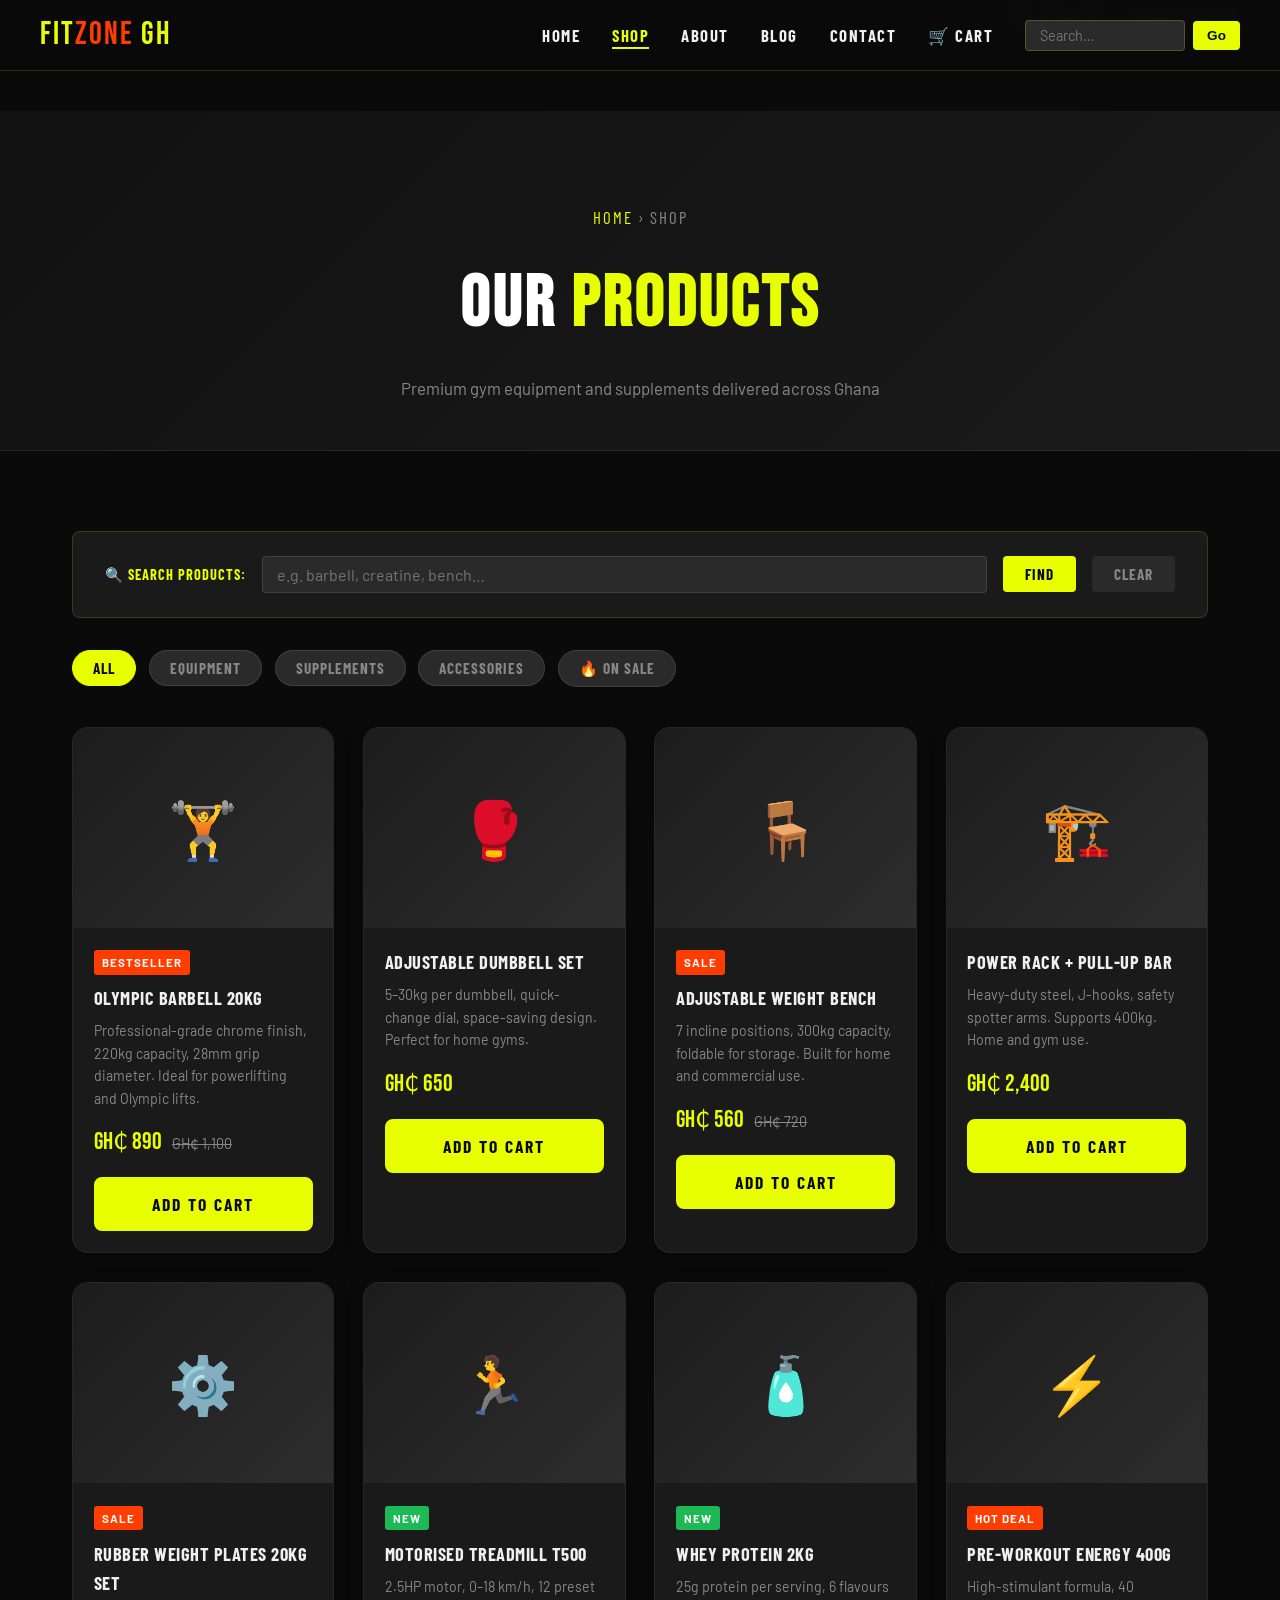
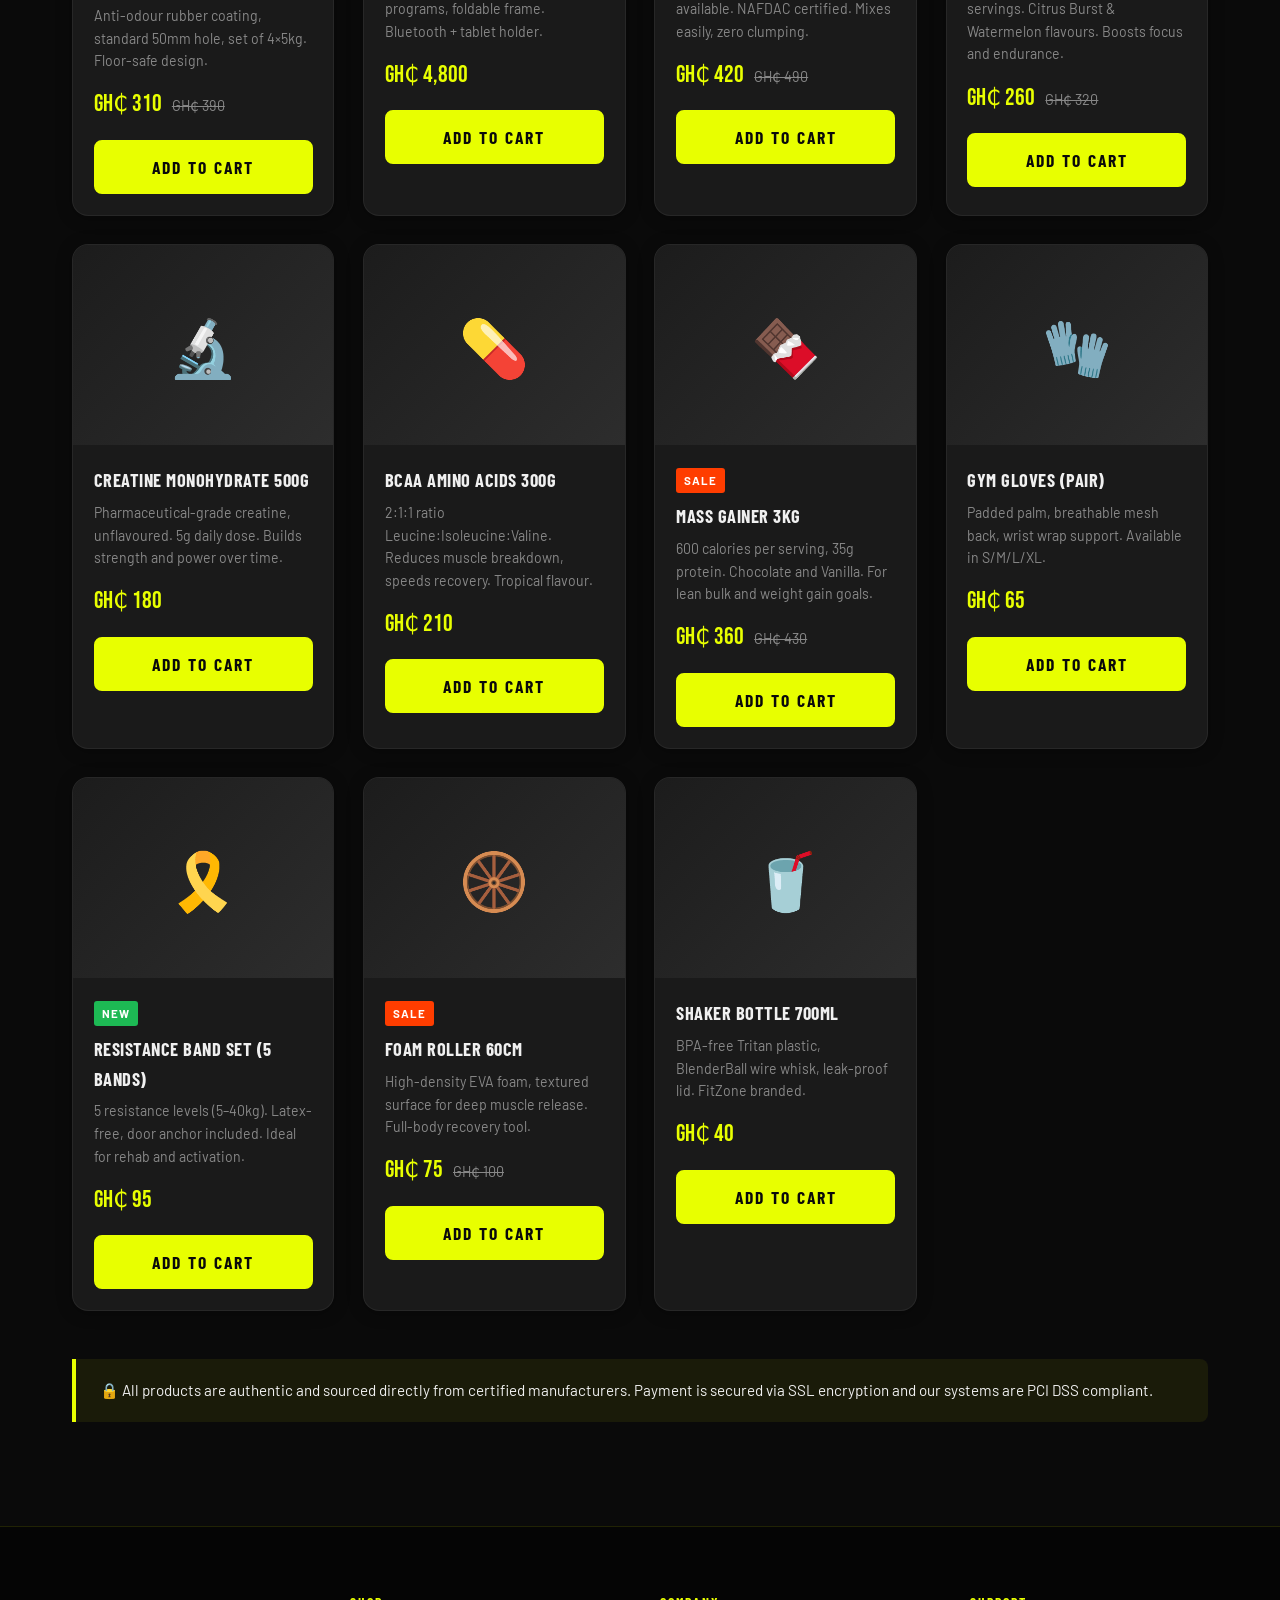
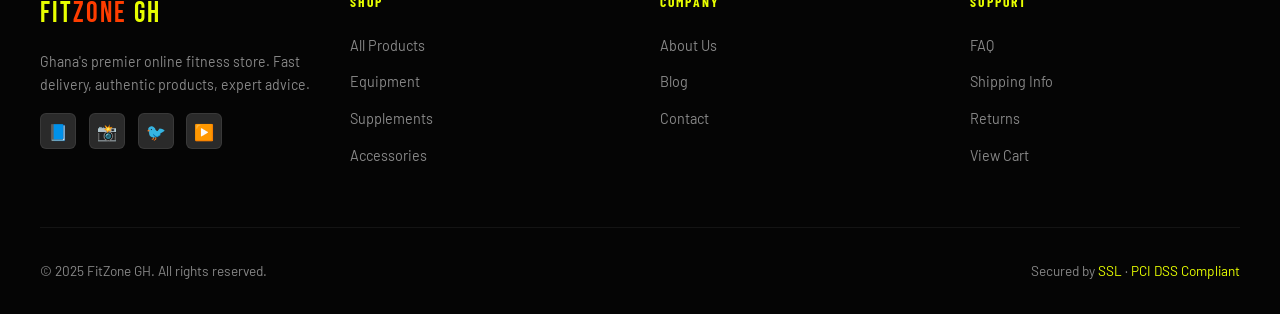
==== products.html @ 8578846c "udate" ====
<!DOCTYPE html>
<html lang="en">
<head>
  <meta charset="UTF-8">
  <meta name="viewport" content="width=device-width, initial-scale=1.0">
  <meta name="description" content="Shop gym equipment and fitness supplements at FitZone GH. Barbells, dumbbells, protein powder, creatine and more. Fast delivery across Ghana.">
  <title>Shop – FitZone GH</title>
  <link rel="stylesheet" href="css/style.css">
</head>
<body>

  <a href="#main-content" class="skip-link">Skip to main content</a>

  <div style="background:#0a0a0a;padding:6px 2rem;display:flex;justify-content:flex-end;align-items:center;gap:1rem;border-bottom:1px solid rgba(255,255,255,0.05);">
    <div class="font-controls" aria-label="Text size controls">
      <span>Text size:</span>
      <button onclick="changeFontSize(-1)" aria-label="Decrease text size">A-</button>
      <button onclick="changeFontSize(0)"  aria-label="Reset text size">A</button>
      <button onclick="changeFontSize(1)"  aria-label="Increase text size">A+</button>
    </div>
    <button onclick="toggleContrast()" style="background:var(--mid);border:1px solid rgba(255,255,255,0.1);color:var(--text);padding:4px 12px;border-radius:4px;cursor:pointer;font-size:0.8rem;font-family:var(--font-cond);letter-spacing:1px;text-transform:uppercase;" aria-label="Toggle high contrast mode">⬛ High Contrast</button>
  </div>

  <header role="banner">
    <nav class="nav-inner" aria-label="Main navigation">
      <a href="index.html" class="logo" aria-label="FitZone GH Home">FIT<span>ZONE</span> GH</a>
      <button class="nav-toggle" id="navToggle" aria-controls="navLinks" aria-expanded="false" aria-label="Toggle navigation menu">
        <span></span><span></span><span></span>
      </button>
      <ul class="nav-links" id="navLinks" role="list">
        <li><a href="index.html">Home</a></li>
        <li><a href="products.html" class="active" aria-current="page">Shop</a></li>
        <li><a href="about.html">About</a></li>
        <li><a href="blog.html">Blog</a></li>
        <li><a href="contact.html">Contact</a></li>
        <li><a href="cart.html" aria-label="Shopping cart">🛒 Cart</a></li>
        <li class="nav-search">
          <input type="search" id="navSearch" placeholder="Search…" aria-label="Search products">
          <button onclick="doNavSearch()" aria-label="Submit search">Go</button>
        </li>
      </ul>
    </nav>
  </header>

  <main id="main-content" class="page-wrapper">

    <!-- Page Hero -->
    <section class="page-hero" aria-label="Shop page header">
      <p class="breadcrumb"><a href="index.html">Home</a> › Shop</p>
      <h1>Our <span>Products</span></h1>
      <p>Premium gym equipment and supplements delivered across Ghana</p>
    </section>

    <div class="section">

      <!-- On-page search -->
      <div class="search-bar-wrapper" role="search">
        <label for="pageSearch">🔍 Search products:</label>
        <input type="search" id="pageSearch" placeholder="e.g. barbell, creatine, bench…" aria-label="Search products on page">
        <button onclick="searchPage()" aria-label="Search">Find</button>
        <button onclick="clearSearch()" style="background:var(--mid);color:var(--text-muted);" aria-label="Clear search">Clear</button>
      </div>

      <!-- Filter Bar -->
      <div class="filter-bar" role="group" aria-label="Filter products by category">
        <button class="filter-btn active" onclick="filterProducts('all', this)"    aria-pressed="true">All</button>
        <button class="filter-btn"        onclick="filterProducts('equipment', this)" aria-pressed="false">Equipment</button>
        <button class="filter-btn"        onclick="filterProducts('supplements', this)" aria-pressed="false">Supplements</button>
        <button class="filter-btn"        onclick="filterProducts('accessories', this)" aria-pressed="false">Accessories</button>
        <button class="filter-btn"        onclick="filterProducts('sale', this)"   aria-pressed="false">🔥 On Sale</button>
      </div>

      <!-- Product Grid -->
      <div class="product-grid" id="productGrid" aria-label="Product listings">

        <!-- Equipment -->
        <article class="product-card" data-category="equipment">
          <div class="product-img" style="background:linear-gradient(135deg,#1c1c1c,#2d2d2d);font-size:3.5rem;" aria-label="Olympic Barbell 20kg">🏋️</div>
          <div class="product-info">
            <span class="badge">Bestseller</span>
            <h3>Olympic Barbell 20kg</h3>
            <p>Professional-grade chrome finish, 220kg capacity, 28mm grip diameter. Ideal for powerlifting and Olympic lifts.</p>
            <div class="price">GH₵ 890 <small>GH₵ 1,100</small></div>
            <button class="btn btn-primary" style="width:100%;" onclick="addToCart('Olympic Barbell 20kg','890')" aria-label="Add Olympic Barbell 20kg to cart">Add to Cart</button>
          </div>
        </article>

        <article class="product-card" data-category="equipment">
          <div class="product-img" style="background:linear-gradient(135deg,#1c1c1c,#2d2d2d);font-size:3.5rem;" aria-label="Adjustable Dumbbell Set">🥊</div>
          <div class="product-info">
            <h3>Adjustable Dumbbell Set</h3>
            <p>5–30kg per dumbbell, quick-change dial, space-saving design. Perfect for home gyms.</p>
            <div class="price">GH₵ 650</div>
            <button class="btn btn-primary" style="width:100%;" onclick="addToCart('Adjustable Dumbbell Set','650')" aria-label="Add Adjustable Dumbbell Set to cart">Add to Cart</button>
          </div>
        </article>

        <article class="product-card" data-category="equipment sale">
          <div class="product-img" style="background:linear-gradient(135deg,#1c1c1c,#2d2d2d);font-size:3.5rem;" aria-label="Adjustable Weight Bench">🪑</div>
          <div class="product-info">
            <span class="badge">Sale</span>
            <h3>Adjustable Weight Bench</h3>
            <p>7 incline positions, 300kg capacity, foldable for storage. Built for home and commercial use.</p>
            <div class="price">GH₵ 560 <small>GH₵ 720</small></div>
            <button class="btn btn-primary" style="width:100%;" onclick="addToCart('Adjustable Weight Bench','560')" aria-label="Add Adjustable Weight Bench to cart">Add to Cart</button>
          </div>
        </article>

        <article class="product-card" data-category="equipment">
          <div class="product-img" style="background:linear-gradient(135deg,#1c1c1c,#2d2d2d);font-size:3.5rem;" aria-label="Power Rack with Pull-Up Bar">🏗️</div>
          <div class="product-info">
            <h3>Power Rack + Pull-Up Bar</h3>
            <p>Heavy-duty steel, J-hooks, safety spotter arms. Supports 400kg. Home and gym use.</p>
            <div class="price">GH₵ 2,400</div>
            <button class="btn btn-primary" style="width:100%;" onclick="addToCart('Power Rack + Pull-Up Bar','2400')" aria-label="Add Power Rack to cart">Add to Cart</button>
          </div>
        </article>

        <article class="product-card" data-category="equipment sale">
          <div class="product-img" style="background:linear-gradient(135deg,#1c1c1c,#2d2d2d);font-size:3.5rem;" aria-label="Rubber Weight Plates Set">⚙️</div>
          <div class="product-info">
            <span class="badge">Sale</span>
            <h3>Rubber Weight Plates 20kg Set</h3>
            <p>Anti-odour rubber coating, standard 50mm hole, set of 4×5kg. Floor-safe design.</p>
            <div class="price">GH₵ 310 <small>GH₵ 390</small></div>
            <button class="btn btn-primary" style="width:100%;" onclick="addToCart('Rubber Weight Plates 20kg','310')" aria-label="Add Rubber Weight Plates to cart">Add to Cart</button>
          </div>
        </article>

        <article class="product-card" data-category="equipment">
          <div class="product-img" style="background:linear-gradient(135deg,#1c1c1c,#2d2d2d);font-size:3.5rem;" aria-label="Treadmill">🏃</div>
          <div class="product-info">
            <span class="badge badge-green">New</span>
            <h3>Motorised Treadmill T500</h3>
            <p>2.5HP motor, 0–18 km/h, 12 preset programs, foldable frame. Bluetooth + tablet holder.</p>
            <div class="price">GH₵ 4,800</div>
            <button class="btn btn-primary" style="width:100%;" onclick="addToCart('Motorised Treadmill T500','4800')" aria-label="Add Treadmill to cart">Add to Cart</button>
          </div>
        </article>

        <!-- Supplements -->
        <article class="product-card" data-category="supplements">
          <div class="product-img" style="background:linear-gradient(135deg,#1c1c1c,#2d2d2d);font-size:3.5rem;" aria-label="Whey Protein 2kg">🧴</div>
          <div class="product-info">
            <span class="badge badge-green">New</span>
            <h3>Whey Protein 2kg</h3>
            <p>25g protein per serving, 6 flavours available. NAFDAC certified. Mixes easily, zero clumping.</p>
            <div class="price">GH₵ 420 <small>GH₵ 490</small></div>
            <button class="btn btn-primary" style="width:100%;" onclick="addToCart('Whey Protein 2kg','420')" aria-label="Add Whey Protein to cart">Add to Cart</button>
          </div>
        </article>

        <article class="product-card" data-category="supplements sale">
          <div class="product-img" style="background:linear-gradient(135deg,#1c1c1c,#2d2d2d);font-size:3.5rem;" aria-label="Pre-Workout Energy Supplement">⚡</div>
          <div class="product-info">
            <span class="badge">Hot Deal</span>
            <h3>Pre-Workout Energy 400g</h3>
            <p>High-stimulant formula, 40 servings. Citrus Burst & Watermelon flavours. Boosts focus and endurance.</p>
            <div class="price">GH₵ 260 <small>GH₵ 320</small></div>
            <button class="btn btn-primary" style="width:100%;" onclick="addToCart('Pre-Workout Energy','260')" aria-label="Add Pre-Workout to cart">Add to Cart</button>
          </div>
        </article>

        <article class="product-card" data-category="supplements">
          <div class="product-img" style="background:linear-gradient(135deg,#1c1c1c,#2d2d2d);font-size:3.5rem;" aria-label="Creatine Monohydrate">🔬</div>
          <div class="product-info">
            <h3>Creatine Monohydrate 500g</h3>
            <p>Pharmaceutical-grade creatine, unflavoured. 5g daily dose. Builds strength and power over time.</p>
            <div class="price">GH₵ 180</div>
            <button class="btn btn-primary" style="width:100%;" onclick="addToCart('Creatine Monohydrate','180')" aria-label="Add Creatine to cart">Add to Cart</button>
          </div>
        </article>

        <article class="product-card" data-category="supplements">
          <div class="product-img" style="background:linear-gradient(135deg,#1c1c1c,#2d2d2d);font-size:3.5rem;" aria-label="BCAA Amino Acids">💊</div>
          <div class="product-info">
            <h3>BCAA Amino Acids 300g</h3>
            <p>2:1:1 ratio Leucine:Isoleucine:Valine. Reduces muscle breakdown, speeds recovery. Tropical flavour.</p>
            <div class="price">GH₵ 210</div>
            <button class="btn btn-primary" style="width:100%;" onclick="addToCart('BCAA Amino Acids','210')" aria-label="Add BCAA to cart">Add to Cart</button>
          </div>
        </article>

        <article class="product-card" data-category="supplements sale">
          <div class="product-img" style="background:linear-gradient(135deg,#1c1c1c,#2d2d2d);font-size:3.5rem;" aria-label="Mass Gainer Supplement">🍫</div>
          <div class="product-info">
            <span class="badge">Sale</span>
            <h3>Mass Gainer 3kg</h3>
            <p>600 calories per serving, 35g protein. Chocolate and Vanilla. For lean bulk and weight gain goals.</p>
            <div class="price">GH₵ 360 <small>GH₵ 430</small></div>
            <button class="btn btn-primary" style="width:100%;" onclick="addToCart('Mass Gainer 3kg','360')" aria-label="Add Mass Gainer to cart">Add to Cart</button>
          </div>
        </article>

        <!-- Accessories -->
        <article class="product-card" data-category="accessories">
          <div class="product-img" style="background:linear-gradient(135deg,#1c1c1c,#2d2d2d);font-size:3.5rem;" aria-label="Gym Gloves">🧤</div>
          <div class="product-info">
            <h3>Gym Gloves (Pair)</h3>
            <p>Padded palm, breathable mesh back, wrist wrap support. Available in S/M/L/XL.</p>
            <div class="price">GH₵ 65</div>
            <button class="btn btn-primary" style="width:100%;" onclick="addToCart('Gym Gloves','65')" aria-label="Add Gym Gloves to cart">Add to Cart</button>
          </div>
        </article>

        <article class="product-card" data-category="accessories">
          <div class="product-img" style="background:linear-gradient(135deg,#1c1c1c,#2d2d2d);font-size:3.5rem;" aria-label="Resistance Bands Set">🎗️</div>
          <div class="product-info">
            <span class="badge badge-green">New</span>
            <h3>Resistance Band Set (5 bands)</h3>
            <p>5 resistance levels (5–40kg). Latex-free, door anchor included. Ideal for rehab and activation.</p>
            <div class="price">GH₵ 95</div>
            <button class="btn btn-primary" style="width:100%;" onclick="addToCart('Resistance Band Set','95')" aria-label="Add Resistance Bands to cart">Add to Cart</button>
          </div>
        </article>

        <article class="product-card" data-category="accessories sale">
          <div class="product-img" style="background:linear-gradient(135deg,#1c1c1c,#2d2d2d);font-size:3.5rem;" aria-label="Foam Roller">🛞</div>
          <div class="product-info">
            <span class="badge">Sale</span>
            <h3>Foam Roller 60cm</h3>
            <p>High-density EVA foam, textured surface for deep muscle release. Full-body recovery tool.</p>
            <div class="price">GH₵ 75 <small>GH₵ 100</small></div>
            <button class="btn btn-primary" style="width:100%;" onclick="addToCart('Foam Roller','75')" aria-label="Add Foam Roller to cart">Add to Cart</button>
          </div>
        </article>

        <article class="product-card" data-category="accessories">
          <div class="product-img" style="background:linear-gradient(135deg,#1c1c1c,#2d2d2d);font-size:3.5rem;" aria-label="Shaker Bottle">🥤</div>
          <div class="product-info">
            <h3>Shaker Bottle 700ml</h3>
            <p>BPA-free Tritan plastic, BlenderBall wire whisk, leak-proof lid. FitZone branded.</p>
            <div class="price">GH₵ 40</div>
            <button class="btn btn-primary" style="width:100%;" onclick="addToCart('Shaker Bottle','40')" aria-label="Add Shaker Bottle to cart">Add to Cart</button>
          </div>
        </article>

      </div><!-- /product-grid -->

      <!-- Info box -->
      <div class="info-box" style="margin-top:3rem;" role="note">
        <p>🔒 All products are authentic and sourced directly from certified manufacturers. Payment is secured via SSL encryption and our systems are PCI DSS compliant.</p>
      </div>

    </div><!-- /section -->
  </main>

  <footer role="contentinfo">
    <div class="footer-inner">
      <div class="footer-brand">
        <div class="logo">FIT<span>ZONE</span> GH</div>
        <p>Ghana's premier online fitness store. Fast delivery, authentic products, expert advice.</p>
        <div class="footer-social">
          <a href="https://facebook.com"  target="_blank" rel="noopener" aria-label="Facebook">📘</a>
          <a href="https://instagram.com" target="_blank" rel="noopener" aria-label="Instagram">📸</a>
          <a href="https://twitter.com"   target="_blank" rel="noopener" aria-label="Twitter">🐦</a>
          <a href="https://youtube.com"   target="_blank" rel="noopener" aria-label="YouTube">▶️</a>
        </div>
      </div>
      <nav class="footer-col" aria-label="Shop navigation">
        <h4>Shop</h4>
        <ul>
          <li><a href="products.html">All Products</a></li>
          <li><a href="products.html">Equipment</a></li>
          <li><a href="products.html">Supplements</a></li>
          <li><a href="products.html">Accessories</a></li>
        </ul>
      </nav>
      <nav class="footer-col" aria-label="Company navigation">
        <h4>Company</h4>
        <ul>
          <li><a href="about.html">About Us</a></li>
          <li><a href="blog.html">Blog</a></li>
          <li><a href="contact.html">Contact</a></li>
        </ul>
      </nav>
      <nav class="footer-col" aria-label="Support navigation">
        <h4>Support</h4>
        <ul>
          <li><a href="contact.html">FAQ</a></li>
          <li><a href="#">Shipping Info</a></li>
          <li><a href="#">Returns</a></li>
          <li><a href="cart.html">View Cart</a></li>
        </ul>
      </nav>
    </div>
    <div class="footer-bottom">
      <span>© 2025 FitZone GH. All rights reserved.</span>
      <span>Secured by <a href="#">SSL</a> · <a href="#">PCI DSS Compliant</a></span>
    </div>
  </footer>

  <div class="toast" id="toast" role="alert" aria-live="polite"></div>

  <script>
    // Nav toggle
    const toggle = document.getElementById('navToggle');
    const links  = document.getElementById('navLinks');
    toggle.addEventListener('click', () => {
      const open = links.classList.toggle('open');
      toggle.classList.toggle('open', open);
      toggle.setAttribute('aria-expanded', open);
    });
    function doNavSearch() {
      const q = document.getElementById('navSearch').value.trim();
      if (q) { document.getElementById('pageSearch').value = q; searchPage(); }
    }

    // Filter
    function filterProducts(cat, btn) {
      document.querySelectorAll('.filter-btn').forEach(b => { b.classList.remove('active'); b.setAttribute('aria-pressed','false'); });
      btn.classList.add('active'); btn.setAttribute('aria-pressed','true');
      document.querySelectorAll('.product-card').forEach(card => {
        const cats = card.dataset.category || '';
        card.style.display = (cat === 'all' || cats.includes(cat)) ? '' : 'none';
      });
    }

    // Cart
    function addToCart(name, price) {
      let cart = JSON.parse(localStorage.getItem('fitzone_cart') || '[]');
      const existing = cart.find(i => i.name === name);
      if (existing) existing.qty++;
      else cart.push({ name, price: parseInt(price), qty: 1 });
      localStorage.setItem('fitzone_cart', JSON.stringify(cart));
      showToast(`✅ ${name} added to cart!`);
    }

    // On-page search
    function searchPage() {
      clearSearch();
      const query = document.getElementById('pageSearch').value.trim().toLowerCase();
      if (!query) return;
      const walker = document.createTreeWalker(document.getElementById('productGrid'), NodeFilter.SHOW_TEXT);
      const nodes = []; while (walker.nextNode()) nodes.push(walker.currentNode);
      let found = 0;
      nodes.forEach(node => {
        const idx = node.nodeValue.toLowerCase().indexOf(query);
        if (idx !== -1 && !['SCRIPT','BUTTON'].includes(node.parentElement.tagName)) {
          const span = document.createElement('mark');
          span.className = 'search-highlight'; span.setAttribute('data-search-mark','true');
          const range = document.createRange();
          range.setStart(node, idx); range.setEnd(node, idx + query.length);
          range.surroundContents(span);
          if (found === 0) span.scrollIntoView({ behavior:'smooth', block:'center' });
          found++;
        }
      });
      showToast(found ? `Found ${found} match${found>1?'es':''}` : 'No matches found');
    }
    function clearSearch() {
      document.querySelectorAll('[data-search-mark]').forEach(m => m.replaceWith(document.createTextNode(m.textContent)));
    }

    // Toast
    function showToast(msg) {
      const t = document.getElementById('toast');
      t.textContent = msg; t.classList.add('show');
      setTimeout(() => t.classList.remove('show'), 2800);
    }

    // Accessibility
    const sizes = [12,14,16,18,20]; let sizeIdx = 2;
    function changeFontSize(dir) {
      if (dir===0) sizeIdx=2; else sizeIdx=Math.max(0,Math.min(4,sizeIdx+dir));
      document.documentElement.style.fontSize = sizes[sizeIdx]+'px';
    }
    function toggleContrast() {
      const r = document.documentElement.style;
      r.setProperty('--dark', r.getPropertyValue('--dark')==='#000000'?'#0A0A0A':'#000000');
    }

    // URL query pre-fill
    const urlQ = new URLSearchParams(window.location.search).get('q');
    if (urlQ) { document.getElementById('pageSearch').value = urlQ; searchPage(); }

    document.getElementById('pageSearch').addEventListener('keydown', e => { if(e.key==='Enter') searchPage(); });
  </script>
</body>
</html>
---- css/style.css ----
/* ============================================
   FITZONE GH - External Stylesheet
   Author: Student 22410261 Abban
   ============================================ */

/* Google Fonts Import */
@import url('https://fonts.googleapis.com/css2?family=Bebas+Neue&family=Barlow:wght@300;400;600;700&family=Barlow+Condensed:wght@400;700&display=swap');

/* ============================================
   CSS CUSTOM PROPERTIES (Variables)
   ============================================ */
:root {
  --primary:       #E8FF00;   /* electric lime */
  --primary-dark:  #b8cc00;
  --accent:        #FF3D00;   /* hot orange-red */
  --dark:          #0A0A0A;
  --dark2:         #111111;
  --dark3:         #1a1a1a;
  --mid:           #2a2a2a;
  --text:          #f0f0f0;
  --text-muted:    #888;
  --white:         #ffffff;
  --radius:        8px;
  --radius-lg:     16px;
  --transition:    0.3s ease;
  --shadow:        0 4px 24px rgba(232,255,0,0.12);
  --shadow-lg:     0 8px 48px rgba(232,255,0,0.18);
  --font-display:  'Bebas Neue', sans-serif;
  --font-body:     'Barlow', sans-serif;
  --font-cond:     'Barlow Condensed', sans-serif;
}

/* ============================================
   RESET & BASE
   ============================================ */
*, *::before, *::after { box-sizing: border-box; margin: 0; padding: 0; }

html { scroll-behavior: smooth; font-size: 16px; }

body {
  font-family: var(--font-body);
  background: var(--dark);
  color: var(--text);
  min-height: 100vh;
  overflow-x: hidden;
  line-height: 1.6;
}

img { max-width: 100%; height: auto; display: block; }
a  { color: inherit; text-decoration: none; }
ul { list-style: none; }

/* ============================================
   SKIP LINK (Accessibility)
   ============================================ */
.skip-link {
  position: absolute;
  top: -100%;
  left: 0;
  background: var(--primary);
  color: var(--dark);
  padding: 10px 20px;
  font-weight: 700;
  z-index: 9999;
  border-radius: 0 0 var(--radius) 0;
  transition: top var(--transition);
}
.skip-link:focus { top: 0; }

/* ============================================
   HEADER & NAVIGATION
   ============================================ */
header {
  position: fixed;
  top: 0; left: 0; right: 0;
  z-index: 1000;
  background: rgba(10,10,10,0.95);
  backdrop-filter: blur(12px);
  border-bottom: 1px solid rgba(232,255,0,0.15);
  padding: 0 2rem;
}

.nav-inner {
  max-width: 1200px;
  margin: 0 auto;
  display: flex;
  align-items: center;
  justify-content: space-between;
  height: 70px;
}

.logo {
  font-family: var(--font-display);
  font-size: 2rem;
  color: var(--primary);
  letter-spacing: 2px;
}
.logo span { color: var(--accent); }

/* Desktop navigation */
.nav-links {
  display: flex;
  gap: 2rem;
  align-items: center;
}

.nav-links a {
  font-family: var(--font-cond);
  font-size: 1.05rem;
  font-weight: 700;
  text-transform: uppercase;
  letter-spacing: 1.5px;
  color: var(--text);
  transition: color var(--transition);
  position: relative;
  padding-bottom: 4px;
}

.nav-links a::after {
  content: '';
  position: absolute;
  bottom: 0; left: 0;
  width: 0; height: 2px;
  background: var(--primary);
  transition: width var(--transition);
}

.nav-links a:hover,
.nav-links a.active { color: var(--primary); }
.nav-links a:hover::after,
.nav-links a.active::after { width: 100%; }

/* Search bar in nav */
.nav-search {
  display: flex;
  align-items: center;
  gap: 0.5rem;
}

.nav-search input {
  background: var(--mid);
  border: 1px solid rgba(232,255,0,0.2);
  border-radius: 4px;
  color: var(--text);
  padding: 6px 14px;
  font-family: var(--font-body);
  font-size: 0.9rem;
  width: 160px;
  outline: none;
  transition: border-color var(--transition), width var(--transition);
}
.nav-search input:focus {
  border-color: var(--primary);
  width: 200px;
}

.nav-search button {
  background: var(--primary);
  border: none;
  color: var(--dark);
  padding: 7px 14px;
  border-radius: 4px;
  cursor: pointer;
  font-weight: 700;
  font-size: 0.85rem;
  transition: background var(--transition);
}
.nav-search button:hover { background: var(--primary-dark); }

/* Hamburger toggle */
.nav-toggle {
  display: none;
  flex-direction: column;
  gap: 5px;
  cursor: pointer;
  padding: 6px;
  background: none;
  border: none;
  aria-label: "Toggle menu";
}
.nav-toggle span {
  display: block;
  width: 26px; height: 2px;
  background: var(--primary);
  transition: transform var(--transition), opacity var(--transition);
}
.nav-toggle.open span:nth-child(1) { transform: translateY(7px) rotate(45deg); }
.nav-toggle.open span:nth-child(2) { opacity: 0; }
.nav-toggle.open span:nth-child(3) { transform: translateY(-7px) rotate(-45deg); }

/* ============================================
   MEDIA RULE – Responsive Navigation
   Large screens: horizontal | Small screens: vertical
   ============================================ */
@media (max-width: 768px) {
  .nav-toggle { display: flex; }

  .nav-links {
    position: absolute;
    top: 70px; left: 0; right: 0;
    background: rgba(10,10,10,0.98);
    flex-direction: column;        /* vertical on small screens */
    align-items: flex-start;
    padding: 1.5rem 2rem;
    gap: 1.2rem;
    border-bottom: 1px solid rgba(232,255,0,0.15);
    display: none;
  }
  .nav-links.open { display: flex; }

  .nav-search {
    display: none;
  }
  .nav-links .nav-search {
    display: flex;
    width: 100%;
  }
  .nav-search input { width: 100%; }

  .logo { font-size: 1.6rem; }
}

/* On large screens: horizontal */
@media (min-width: 769px) {
  .nav-links { display: flex; flex-direction: row; /* horizontal */ }
}

/* ============================================
   PAGE WRAPPER
   ============================================ */
.page-wrapper { padding-top: 70px; min-width: 320px; }

/* ============================================
   HERO – VIDEO BACKGROUND
   ============================================ */
.hero {
  position: relative;
  min-height: 100vh;
  display: flex;
  align-items: center;
  justify-content: center;
  text-align: center;
  overflow: hidden;
}

.hero-video {
  position: absolute;
  inset: 0;
  width: 100%; height: 100%;
  object-fit: cover;
  z-index: 0;
  opacity: 0.35;
}

.hero-overlay {
  position: absolute;
  inset: 0;
  background: linear-gradient(to bottom, rgba(10,10,10,0.6) 0%, rgba(10,10,10,0.8) 100%);
  z-index: 1;
}

.hero-content {
  position: relative;
  z-index: 2;
  max-width: 800px;
  padding: 2rem;
  animation: fadeUp 1s ease both;
}

.hero-eyebrow {
  font-family: var(--font-cond);
  font-size: 1rem;
  letter-spacing: 4px;
  text-transform: uppercase;
  color: var(--primary);
  margin-bottom: 1rem;
}

.hero-title {
  font-family: var(--font-display);
  font-size: clamp(3.5rem, 10vw, 7rem);
  line-height: 0.95;
  color: var(--white);
  margin-bottom: 1.5rem;
  letter-spacing: 2px;
}
.hero-title span { color: var(--primary); }

.hero-subtitle {
  font-size: 1.15rem;
  color: var(--text-muted);
  margin-bottom: 2.5rem;
  max-width: 500px;
  margin-left: auto; margin-right: auto;
}

.btn {
  display: inline-block;
  padding: 14px 36px;
  border-radius: var(--radius);
  font-family: var(--font-cond);
  font-size: 1.1rem;
  font-weight: 700;
  text-transform: uppercase;
  letter-spacing: 2px;
  cursor: pointer;
  transition: all var(--transition);
  border: 2px solid transparent;
}
.btn-primary {
  background: var(--primary);
  color: var(--dark);
  border-color: var(--primary);
}
.btn-primary:hover {
  background: transparent;
  color: var(--primary);
  transform: translateY(-2px);
  box-shadow: var(--shadow-lg);
}
.btn-outline {
  background: transparent;
  color: var(--white);
  border-color: var(--white);
}
.btn-outline:hover {
  background: var(--white);
  color: var(--dark);
  transform: translateY(-2px);
}
.btn-accent {
  background: var(--accent);
  color: var(--white);
  border-color: var(--accent);
}
.btn-accent:hover {
  background: transparent;
  color: var(--accent);
  transform: translateY(-2px);
}

.hero-btns { display: flex; gap: 1rem; justify-content: center; flex-wrap: wrap; }

/* ============================================
   SECTION UTILITIES
   ============================================ */
.section {
  padding: 80px 2rem;
  max-width: 1200px;
  margin: 0 auto;
}
.section-full { padding: 80px 2rem; }
.section-dark { background: var(--dark2); }
.section-mid  { background: var(--dark3); }

.section-header {
  text-align: center;
  margin-bottom: 3rem;
}
.section-header h2 {
  font-family: var(--font-display);
  font-size: clamp(2rem, 5vw, 3.5rem);
  letter-spacing: 2px;
  color: var(--white);
}
.section-header h2 span { color: var(--primary); }
.section-header p {
  color: var(--text-muted);
  max-width: 540px;
  margin: 0.8rem auto 0;
  font-size: 1.05rem;
}
.divider {
  width: 60px; height: 3px;
  background: var(--primary);
  margin: 1rem auto;
  border-radius: 2px;
}

/* ============================================
   FEATURE CARDS (Home Page Boxes)
   ============================================ */
.cards-grid {
  display: grid;
  grid-template-columns: repeat(auto-fit, minmax(260px, 1fr));
  gap: 1.8rem;
}

.card {
  background: var(--dark3);
  border: 1px solid rgba(232,255,0,0.08);
  border-radius: var(--radius-lg);
  padding: 2rem 1.8rem;
  transition: transform var(--transition), box-shadow var(--transition), border-color var(--transition);
  box-shadow: 0 4px 20px rgba(0,0,0,0.3);
  position: relative;
  overflow: hidden;
}
.card::before {
  content: '';
  position: absolute;
  top: 0; left: 0; right: 0;
  height: 3px;
  background: var(--primary);
  transform: scaleX(0);
  transition: transform var(--transition);
  transform-origin: left;
}
.card:hover {
  transform: translateY(-6px);
  box-shadow: var(--shadow-lg);
  border-color: rgba(232,255,0,0.25);
}
.card:hover::before { transform: scaleX(1); }

.card-icon {
  font-size: 2.5rem;
  margin-bottom: 1rem;
}
.card h3 {
  font-family: var(--font-cond);
  font-size: 1.4rem;
  font-weight: 700;
  text-transform: uppercase;
  letter-spacing: 1px;
  margin-bottom: 0.7rem;
  color: var(--white);
}
.card p { color: var(--text-muted); font-size: 0.95rem; line-height: 1.7; }

/* ============================================
   PRODUCT GRID
   ============================================ */
.product-grid {
  display: grid;
  grid-template-columns: repeat(auto-fill, minmax(240px, 1fr));
  gap: 1.8rem;
}

.product-card {
  background: var(--dark3);
  border: 1px solid rgba(255,255,255,0.06);
  border-radius: var(--radius-lg);
  overflow: hidden;
  transition: transform var(--transition), box-shadow var(--transition);
  box-shadow: 0 2px 16px rgba(0,0,0,0.3);
}
.product-card:hover {
  transform: translateY(-5px);
  box-shadow: 0 12px 40px rgba(232,255,0,0.15);
}

.product-img {
  width: 100%;
  height: 200px;
  object-fit: cover;
  background: var(--mid);
  display: flex;
  align-items: center;
  justify-content: center;
  font-size: 4rem;
}
.product-info { padding: 1.3rem; }
.product-info h3 {
  font-family: var(--font-cond);
  font-size: 1.15rem;
  font-weight: 700;
  text-transform: uppercase;
  letter-spacing: 0.5px;
  margin-bottom: 0.4rem;
}
.product-info p { font-size: 0.88rem; color: var(--text-muted); margin-bottom: 0.8rem; }
.price {
  font-family: var(--font-display);
  font-size: 1.5rem;
  color: var(--primary);
  margin-bottom: 1rem;
}
.price small { font-size: 0.9rem; font-family: var(--font-body); color: var(--text-muted); text-decoration: line-through; margin-left: 6px; }

.badge {
  display: inline-block;
  background: var(--accent);
  color: #fff;
  font-size: 0.72rem;
  font-weight: 700;
  letter-spacing: 1px;
  text-transform: uppercase;
  padding: 3px 8px;
  border-radius: 3px;
  margin-bottom: 0.6rem;
}
.badge-green { background: #1db954; }

/* ============================================
   FILTER BAR (Products)
   ============================================ */
.filter-bar {
  display: flex;
  gap: 0.8rem;
  flex-wrap: wrap;
  margin-bottom: 2.5rem;
  align-items: center;
}
.filter-btn {
  background: var(--mid);
  border: 1px solid rgba(255,255,255,0.1);
  color: var(--text-muted);
  padding: 8px 20px;
  border-radius: 100px;
  cursor: pointer;
  font-family: var(--font-cond);
  font-size: 0.95rem;
  font-weight: 700;
  text-transform: uppercase;
  letter-spacing: 1px;
  transition: all var(--transition);
}
.filter-btn:hover,
.filter-btn.active {
  background: var(--primary);
  border-color: var(--primary);
  color: var(--dark);
}

/* ============================================
   BANNERS / PROMO
   ============================================ */
.promo-banner {
  background: linear-gradient(135deg, var(--primary) 0%, #a8c400 100%);
  border-radius: var(--radius-lg);
  padding: 3rem 2.5rem;
  display: flex;
  align-items: center;
  justify-content: space-between;
  gap: 2rem;
  flex-wrap: wrap;
  margin: 3rem 0;
}
.promo-banner h2 {
  font-family: var(--font-display);
  font-size: clamp(1.8rem, 4vw, 2.8rem);
  color: var(--dark);
  letter-spacing: 2px;
}
.promo-banner p { color: rgba(0,0,0,0.6); margin-top: 0.5rem; }

/* ============================================
   TESTIMONIALS
   ============================================ */
.testimonials-grid {
  display: grid;
  grid-template-columns: repeat(auto-fit, minmax(280px, 1fr));
  gap: 1.8rem;
}
.testimonial {
  background: var(--dark3);
  border: 1px solid rgba(232,255,0,0.08);
  border-radius: var(--radius-lg);
  padding: 2rem;
  box-shadow: 0 4px 20px rgba(0,0,0,0.25);
}
.testimonial-stars { color: var(--primary); font-size: 1.2rem; margin-bottom: 1rem; }
.testimonial p { color: var(--text-muted); font-style: italic; line-height: 1.8; margin-bottom: 1.2rem; }
.testimonial-author { display: flex; align-items: center; gap: 0.8rem; }
.testimonial-avatar {
  width: 44px; height: 44px;
  border-radius: 50%;
  background: var(--mid);
  display: flex; align-items: center; justify-content: center;
  font-size: 1.2rem;
  border: 2px solid var(--primary);
  flex-shrink: 0;
}
.testimonial-author strong { display: block; font-size: 0.9rem; }
.testimonial-author span { font-size: 0.8rem; color: var(--text-muted); }

/* ============================================
   ON-PAGE TEXT SEARCH
   ============================================ */
.search-bar-wrapper {
  background: var(--dark3);
  border: 1px solid rgba(232,255,0,0.15);
  border-radius: var(--radius);
  padding: 1.5rem 2rem;
  margin-bottom: 2rem;
  display: flex;
  gap: 1rem;
  align-items: center;
  flex-wrap: wrap;
}
.search-bar-wrapper label {
  font-family: var(--font-cond);
  font-weight: 700;
  text-transform: uppercase;
  letter-spacing: 1px;
  color: var(--primary);
  font-size: 0.9rem;
  white-space: nowrap;
}
.search-bar-wrapper input {
  flex: 1;
  min-width: 200px;
  background: var(--mid);
  border: 1px solid rgba(255,255,255,0.1);
  border-radius: 4px;
  color: var(--text);
  padding: 8px 14px;
  font-family: var(--font-body);
  font-size: 1rem;
  outline: none;
  transition: border-color var(--transition);
}
.search-bar-wrapper input:focus { border-color: var(--primary); }
.search-bar-wrapper button {
  background: var(--primary);
  border: none;
  color: var(--dark);
  padding: 9px 22px;
  border-radius: 4px;
  cursor: pointer;
  font-weight: 700;
  font-family: var(--font-cond);
  text-transform: uppercase;
  letter-spacing: 1px;
  font-size: 0.95rem;
  transition: background var(--transition);
}
.search-bar-wrapper button:hover { background: var(--primary-dark); }
.search-highlight {
  background: var(--primary);
  color: var(--dark);
  border-radius: 2px;
  padding: 0 2px;
}

/* ============================================
   FORMS (Contact & Checkout)
   ============================================ */
.form-wrapper {
  background: var(--dark3);
  border: 1px solid rgba(232,255,0,0.08);
  border-radius: var(--radius-lg);
  padding: 2.5rem;
  max-width: 640px;
  margin: 0 auto;
  box-shadow: var(--shadow);
}
.form-group { margin-bottom: 1.5rem; }
.form-group label {
  display: block;
  font-family: var(--font-cond);
  font-weight: 700;
  text-transform: uppercase;
  letter-spacing: 1px;
  font-size: 0.85rem;
  color: var(--text-muted);
  margin-bottom: 0.5rem;
}
.form-group input,
.form-group textarea,
.form-group select {
  width: 100%;
  background: var(--mid);
  border: 1px solid rgba(255,255,255,0.1);
  border-radius: var(--radius);
  color: var(--text);
  padding: 12px 16px;
  font-family: var(--font-body);
  font-size: 1rem;
  outline: none;
  transition: border-color var(--transition);
}
.form-group input:focus,
.form-group textarea:focus,
.form-group select:focus { border-color: var(--primary); }
.form-group textarea { resize: vertical; min-height: 120px; }

.form-row { display: grid; grid-template-columns: 1fr 1fr; gap: 1rem; }
@media (max-width: 520px) { .form-row { grid-template-columns: 1fr; } }

/* ============================================
   CART TABLE
   ============================================ */
.cart-table { width: 100%; border-collapse: collapse; }
.cart-table th {
  font-family: var(--font-cond);
  font-size: 0.85rem;
  text-transform: uppercase;
  letter-spacing: 1.5px;
  color: var(--text-muted);
  padding: 12px 16px;
  text-align: left;
  border-bottom: 1px solid rgba(255,255,255,0.08);
}
.cart-table td {
  padding: 16px;
  border-bottom: 1px solid rgba(255,255,255,0.05);
  vertical-align: middle;
  color: var(--text);
}
.cart-table tr:hover td { background: rgba(232,255,0,0.03); }
.qty-input {
  width: 60px;
  background: var(--mid);
  border: 1px solid rgba(255,255,255,0.15);
  border-radius: 4px;
  color: var(--text);
  padding: 6px;
  text-align: center;
  font-size: 0.95rem;
  outline: none;
}
.cart-total {
  background: var(--dark3);
  border: 1px solid rgba(232,255,0,0.12);
  border-radius: var(--radius-lg);
  padding: 2rem;
  margin-top: 2rem;
}
.cart-total-row {
  display: flex;
  justify-content: space-between;
  padding: 0.7rem 0;
  border-bottom: 1px solid rgba(255,255,255,0.06);
  font-size: 0.95rem;
}
.cart-total-row.grand {
  font-family: var(--font-display);
  font-size: 1.5rem;
  color: var(--primary);
  border-bottom: none;
  margin-top: 0.5rem;
}

/* ============================================
   ABOUT PAGE – STATS
   ============================================ */
.stats-row {
  display: grid;
  grid-template-columns: repeat(auto-fit, minmax(160px, 1fr));
  gap: 1.5rem;
  text-align: center;
  margin: 3rem 0;
}
.stat-box {
  background: var(--dark3);
  border: 1px solid rgba(232,255,0,0.1);
  border-radius: var(--radius-lg);
  padding: 2rem 1rem;
  box-shadow: 0 2px 16px rgba(0,0,0,0.2);
  transition: transform var(--transition), box-shadow var(--transition);
}
.stat-box:hover { transform: translateY(-4px); box-shadow: var(--shadow); }
.stat-num {
  font-family: var(--font-display);
  font-size: 3rem;
  color: var(--primary);
  line-height: 1;
}
.stat-label {
  font-family: var(--font-cond);
  font-size: 0.85rem;
  text-transform: uppercase;
  letter-spacing: 1.5px;
  color: var(--text-muted);
  margin-top: 0.5rem;
}

/* ============================================
   TEAM CARDS
   ============================================ */
.team-grid {
  display: grid;
  grid-template-columns: repeat(auto-fit, minmax(200px, 1fr));
  gap: 1.8rem;
}
.team-card {
  background: var(--dark3);
  border: 1px solid rgba(232,255,0,0.08);
  border-radius: var(--radius-lg);
  padding: 2rem 1.5rem;
  text-align: center;
  transition: transform var(--transition), box-shadow var(--transition);
  box-shadow: 0 2px 16px rgba(0,0,0,0.2);
}
.team-card:hover { transform: translateY(-5px); box-shadow: var(--shadow); }
.team-avatar {
  width: 80px; height: 80px;
  border-radius: 50%;
  background: var(--mid);
  display: flex; align-items: center; justify-content: center;
  font-size: 2.2rem;
  margin: 0 auto 1rem;
  border: 3px solid var(--primary);
}
.team-card h3 {
  font-family: var(--font-cond);
  font-size: 1.1rem;
  font-weight: 700;
  text-transform: uppercase;
  letter-spacing: 1px;
  margin-bottom: 0.3rem;
}
.team-card span { font-size: 0.85rem; color: var(--primary); }

/* ============================================
   SOCIAL MEDIA SECTION
   ============================================ */
.social-row {
  display: flex;
  gap: 1rem;
  flex-wrap: wrap;
  justify-content: center;
  margin: 1.5rem 0;
}
.social-btn {
  display: flex;
  align-items: center;
  gap: 0.5rem;
  padding: 10px 20px;
  border-radius: 6px;
  font-family: var(--font-cond);
  font-weight: 700;
  text-transform: uppercase;
  letter-spacing: 1px;
  font-size: 0.9rem;
  transition: all var(--transition);
  border: 2px solid transparent;
  cursor: pointer;
}
.social-btn.fb    { background: #1877F2; color: #fff; }
.social-btn.tw    { background: #1DA1F2; color: #fff; }
.social-btn.ig    { background: linear-gradient(45deg,#f09433,#e6683c,#dc2743,#cc2366,#bc1888); color: #fff; }
.social-btn.yt    { background: #FF0000; color: #fff; }
.social-btn.wa    { background: #25D366; color: #fff; }
.social-btn.tk    { background: #010101; color: #fff; border-color: rgba(255,255,255,0.2); }
.social-btn:hover { opacity: 0.85; transform: translateY(-2px); }

/* Social Newsfeed widget */
.newsfeed-widget {
  background: var(--dark3);
  border: 1px solid rgba(232,255,0,0.1);
  border-radius: var(--radius-lg);
  padding: 1.5rem;
  max-width: 400px;
}
.newsfeed-header {
  display: flex;
  align-items: center;
  gap: 0.8rem;
  margin-bottom: 1.2rem;
  padding-bottom: 1rem;
  border-bottom: 1px solid rgba(255,255,255,0.07);
}
.newsfeed-header .feed-icon { font-size: 1.5rem; }
.newsfeed-header strong {
  font-family: var(--font-cond);
  text-transform: uppercase;
  letter-spacing: 1px;
}
.feed-post {
  padding: 0.9rem 0;
  border-bottom: 1px solid rgba(255,255,255,0.05);
  font-size: 0.9rem;
}
.feed-post:last-child { border-bottom: none; }
.feed-post .feed-meta { font-size: 0.78rem; color: var(--text-muted); margin-top: 0.4rem; }
.feed-post .feed-tag { color: var(--primary); }

/* ============================================
   PAGE HERO (inner pages)
   ============================================ */
.page-hero {
  background: linear-gradient(135deg, var(--dark2) 0%, var(--dark3) 100%);
  border-bottom: 1px solid rgba(232,255,0,0.1);
  padding: 5rem 2rem 3rem;
  text-align: center;
}
.page-hero h1 {
  font-family: var(--font-display);
  font-size: clamp(2.5rem, 6vw, 4.5rem);
  letter-spacing: 3px;
  color: var(--white);
}
.page-hero h1 span { color: var(--primary); }
.page-hero p { color: var(--text-muted); margin-top: 0.8rem; font-size: 1.05rem; }
.breadcrumb {
  font-family: var(--font-cond);
  font-size: 0.85rem;
  text-transform: uppercase;
  letter-spacing: 2px;
  color: var(--text-muted);
  margin-bottom: 1rem;
}
.breadcrumb a { color: var(--primary); }
.breadcrumb a:hover { text-decoration: underline; }

/* ============================================
   FOOTER
   ============================================ */
footer {
  background: #050505;
  border-top: 1px solid rgba(232,255,0,0.12);
  padding: 4rem 2rem 2rem;
}
.footer-inner {
  max-width: 1200px;
  margin: 0 auto;
  display: grid;
  grid-template-columns: repeat(auto-fit, minmax(200px, 1fr));
  gap: 2.5rem;
}
.footer-brand .logo { font-size: 1.8rem; margin-bottom: 0.8rem; }
.footer-brand p { font-size: 0.88rem; color: var(--text-muted); line-height: 1.7; }
.footer-col h4 {
  font-family: var(--font-cond);
  font-size: 0.85rem;
  font-weight: 700;
  text-transform: uppercase;
  letter-spacing: 2px;
  color: var(--primary);
  margin-bottom: 1.2rem;
}
.footer-col ul li { margin-bottom: 0.7rem; }
.footer-col ul li a {
  font-size: 0.9rem;
  color: var(--text-muted);
  transition: color var(--transition);
}
.footer-col ul li a:hover { color: var(--white); }

.footer-social { display: flex; gap: 0.8rem; margin-top: 1rem; flex-wrap: wrap; }
.footer-social a {
  width: 36px; height: 36px;
  background: var(--mid);
  border-radius: 6px;
  display: flex; align-items: center; justify-content: center;
  font-size: 1rem;
  color: var(--text-muted);
  transition: all var(--transition);
  border: 1px solid rgba(255,255,255,0.07);
}
.footer-social a:hover { background: var(--primary); color: var(--dark); border-color: var(--primary); }

.footer-bottom {
  max-width: 1200px;
  margin: 3rem auto 0;
  padding-top: 2rem;
  border-top: 1px solid rgba(255,255,255,0.06);
  display: flex;
  justify-content: space-between;
  align-items: center;
  flex-wrap: wrap;
  gap: 1rem;
  font-size: 0.85rem;
  color: var(--text-muted);
}
.footer-bottom a { color: var(--primary); }

/* ============================================
   ACCESSIBILITY
   ============================================ */
/* High-contrast focus ring for keyboard users */
:focus-visible {
  outline: 3px solid var(--primary);
  outline-offset: 3px;
  border-radius: 4px;
}

/* Screen-reader only class */
.sr-only {
  position: absolute;
  width: 1px; height: 1px;
  padding: 0; margin: -1px;
  overflow: hidden;
  clip: rect(0,0,0,0);
  white-space: nowrap;
  border: 0;
}

/* Font-size controls (accessible feature) */
.font-controls {
  display: flex;
  align-items: center;
  gap: 0.5rem;
  font-size: 0.85rem;
  color: var(--text-muted);
}
.font-controls button {
  background: var(--mid);
  border: 1px solid rgba(255,255,255,0.1);
  color: var(--text);
  width: 28px; height: 28px;
  border-radius: 4px;
  cursor: pointer;
  font-size: 0.9rem;
  font-weight: 700;
  transition: background var(--transition);
  display: flex; align-items: center; justify-content: center;
}
.font-controls button:hover { background: var(--primary); color: var(--dark); }

/* ============================================
   TOAST NOTIFICATION
   ============================================ */
.toast {
  position: fixed;
  bottom: 2rem;
  right: 2rem;
  background: var(--primary);
  color: var(--dark);
  padding: 12px 24px;
  border-radius: var(--radius);
  font-family: var(--font-cond);
  font-weight: 700;
  font-size: 0.95rem;
  letter-spacing: 0.5px;
  z-index: 9999;
  transform: translateY(100px);
  opacity: 0;
  transition: all 0.4s ease;
  box-shadow: 0 4px 24px rgba(0,0,0,0.4);
}
.toast.show { transform: translateY(0); opacity: 1; }

/* ============================================
   ANIMATIONS
   ============================================ */
@keyframes fadeUp {
  from { opacity: 0; transform: translateY(30px); }
  to   { opacity: 1; transform: translateY(0); }
}
@keyframes fadeIn {
  from { opacity: 0; }
  to   { opacity: 1; }
}
@keyframes pulse {
  0%, 100% { transform: scale(1); }
  50%       { transform: scale(1.05); }
}

.fade-in { animation: fadeIn 0.8s ease both; }
.fade-up { animation: fadeUp 0.8s ease both; }
.delay-1 { animation-delay: 0.15s; }
.delay-2 { animation-delay: 0.3s; }
.delay-3 { animation-delay: 0.45s; }
.delay-4 { animation-delay: 0.6s; }

/* ============================================
   MISC UTILITIES
   ============================================ */
.text-center  { text-align: center; }
.text-primary { color: var(--primary); }
.mt-1 { margin-top: 1rem; }
.mt-2 { margin-top: 2rem; }
.mt-3 { margin-top: 3rem; }
.mb-2 { margin-bottom: 2rem; }
.flex-center { display: flex; align-items: center; justify-content: center; gap: 1rem; flex-wrap: wrap; }
.two-col { display: grid; grid-template-columns: 1fr 1fr; gap: 3rem; align-items: start; }
@media (max-width: 760px) { .two-col { grid-template-columns: 1fr; } }

hr.separator {
  border: none;
  border-top: 1px solid rgba(255,255,255,0.07);
  margin: 3rem 0;
}

/* Accessible color-blind-friendly info boxes */
.info-box {
  background: rgba(232,255,0,0.07);
  border-left: 4px solid var(--primary);
  border-radius: 0 var(--radius) var(--radius) 0;
  padding: 1.2rem 1.5rem;
  margin: 1.5rem 0;
}
.info-box p { font-size: 0.95rem; color: var(--text); }

/* Trust badges */
.trust-badges {
  display: flex;
  gap: 1.5rem;
  flex-wrap: wrap;
  align-items: center;
  justify-content: center;
  padding: 2rem;
  background: var(--dark3);
  border-radius: var(--radius-lg);
  margin: 2rem 0;
}
.trust-badge {
  display: flex; align-items: center; gap: 0.5rem;
  font-size: 0.85rem; color: var(--text-muted);
}
.trust-badge span { font-size: 1.4rem; }

/* 1024x768 safety */
@media (max-width: 1024px) {
  .section { padding: 60px 1.5rem; }
  .two-col { gap: 2rem; }
}
@media (max-width: 480px) {
  .section { padding: 50px 1rem; }
  .hero-title { font-size: 3rem; }
  .form-wrapper { padding: 1.5rem; }
  .btn { padding: 12px 24px; font-size: 1rem; }
}
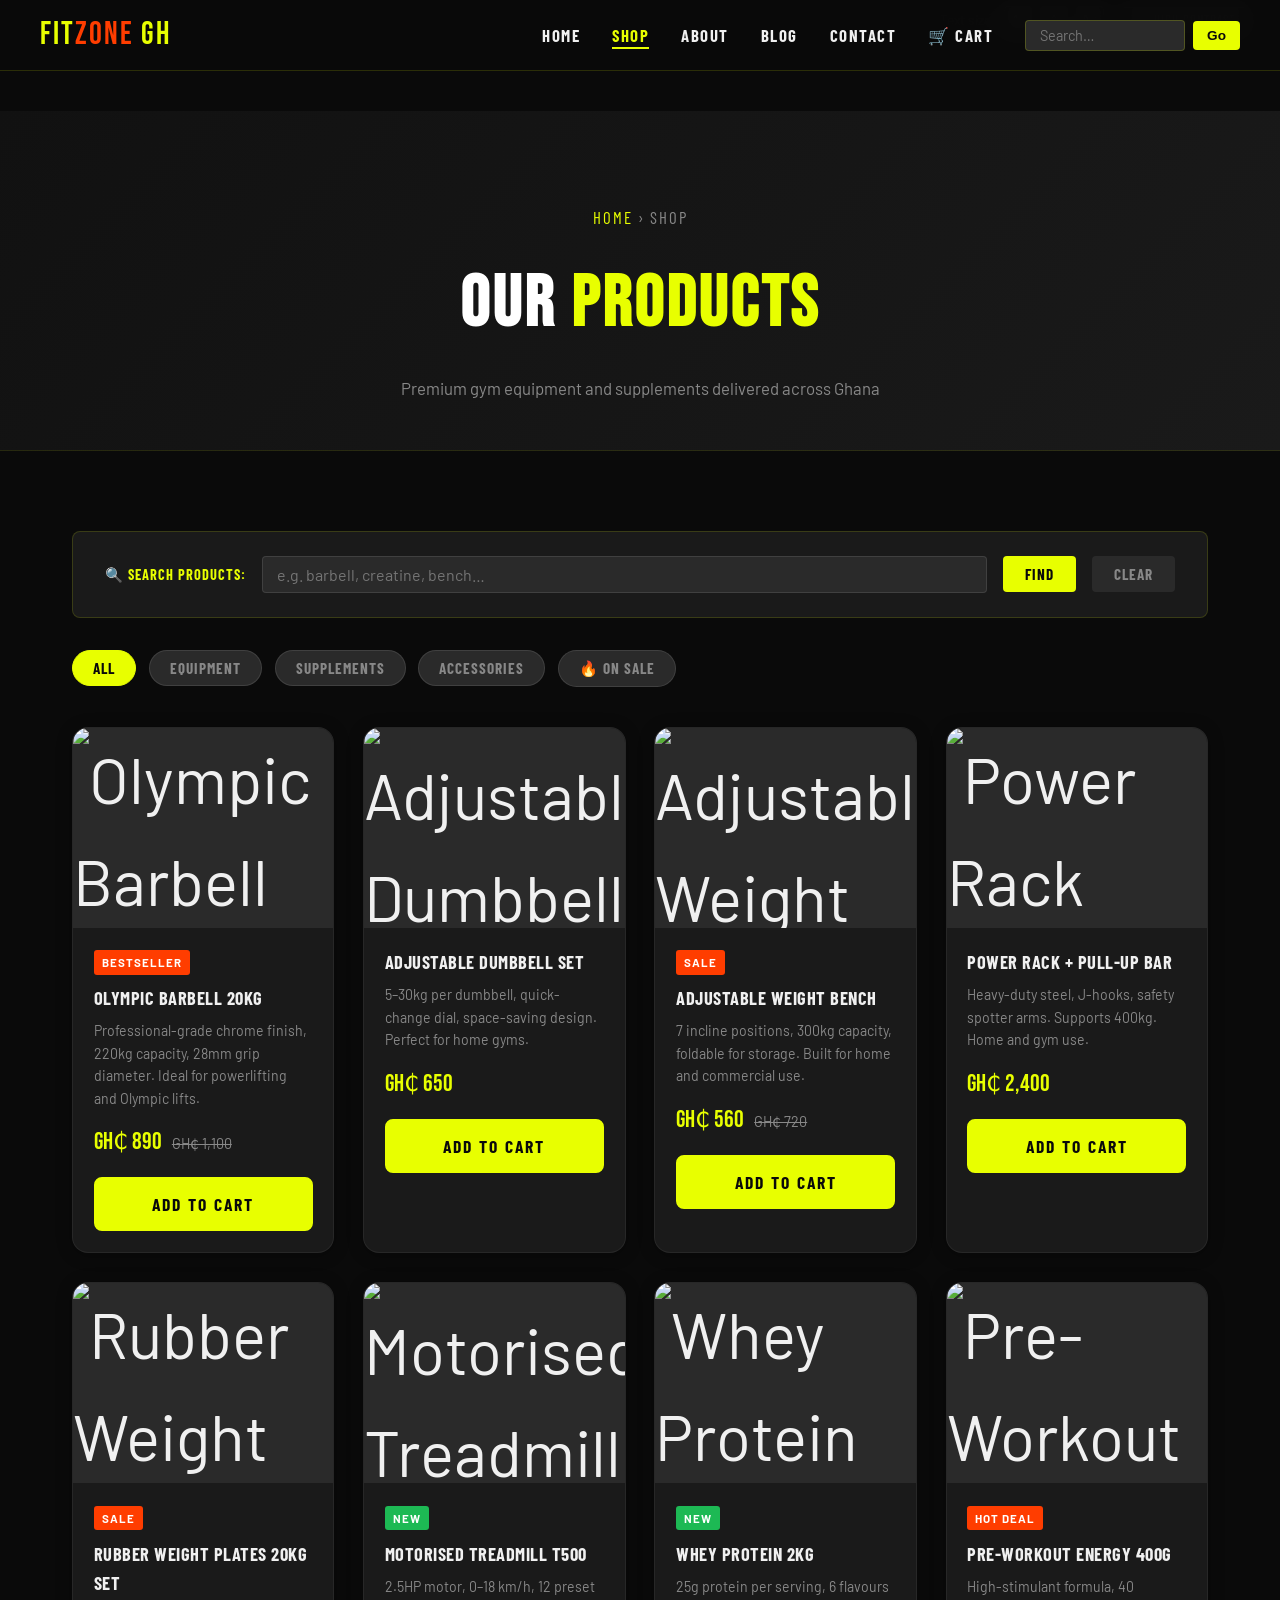
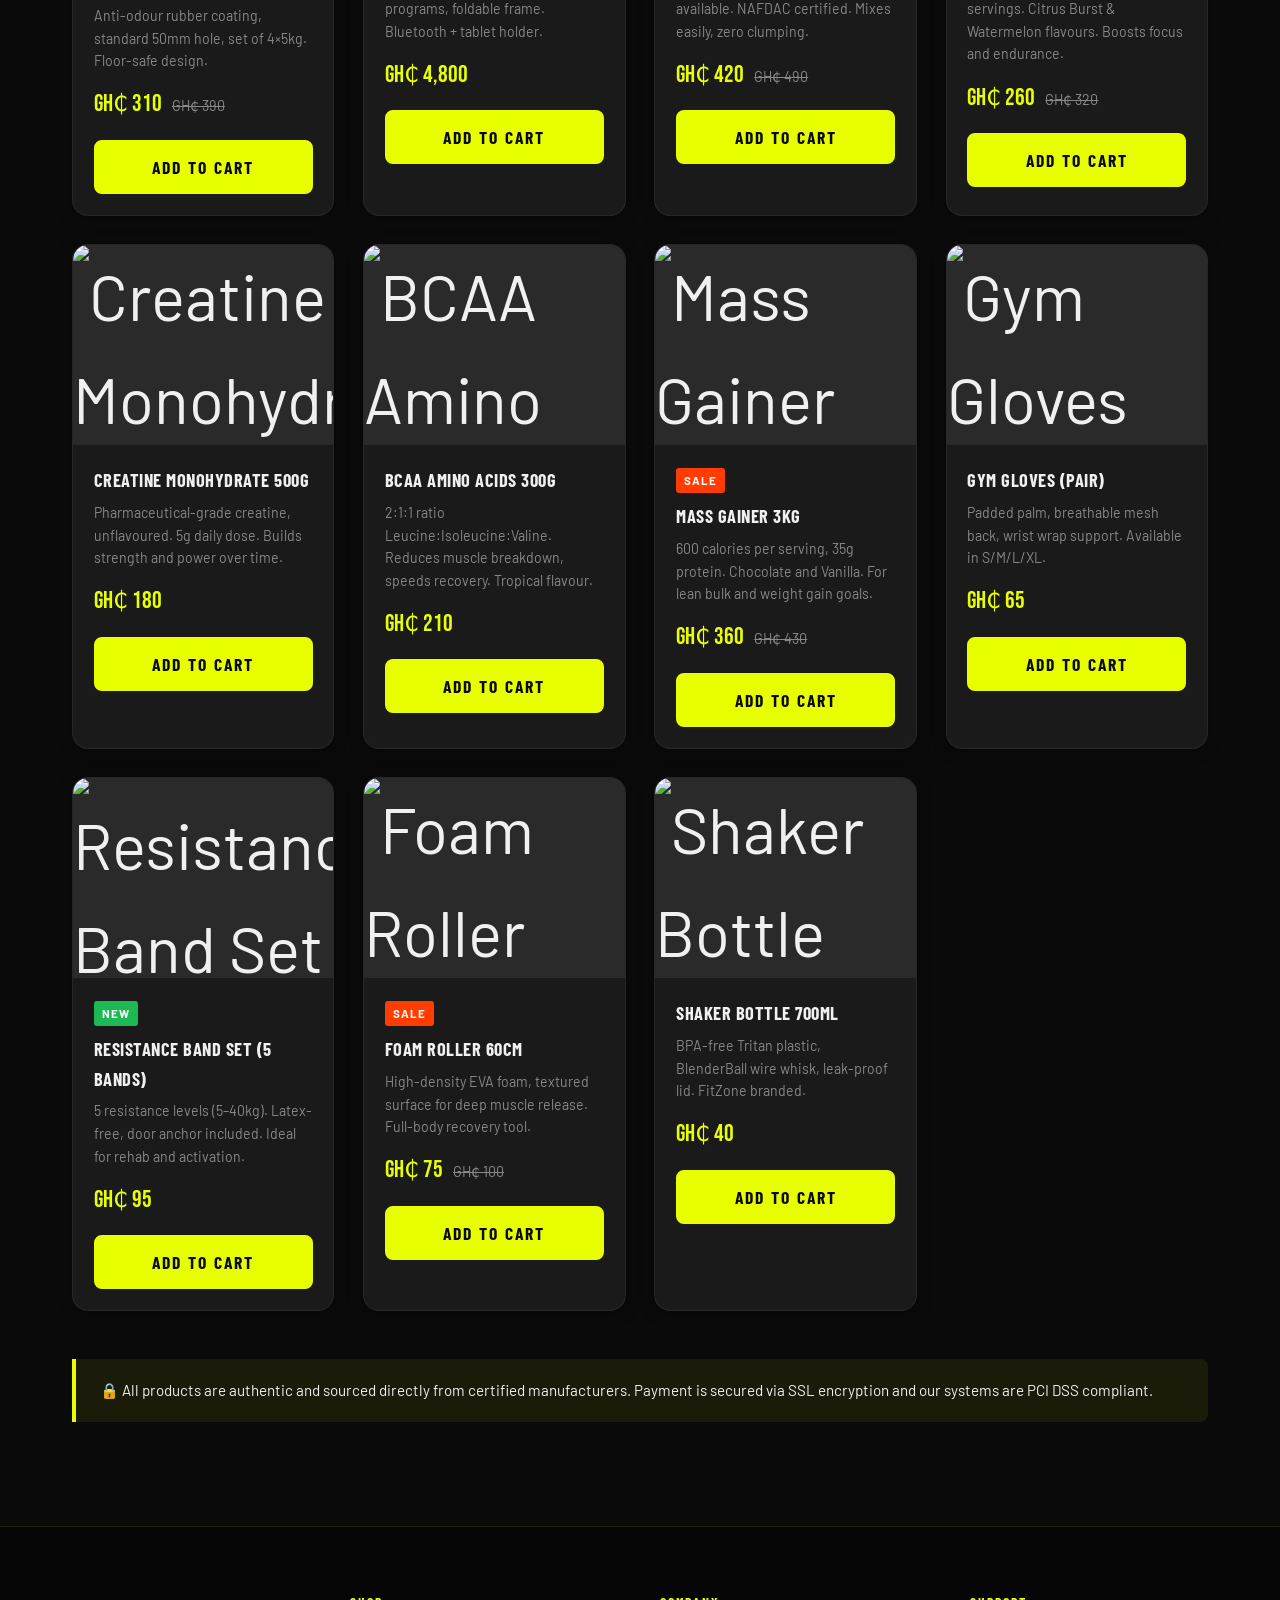
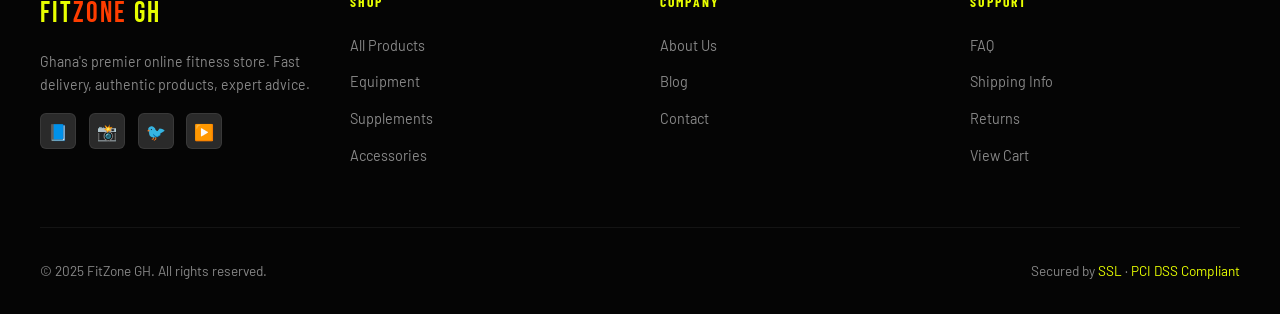
==== commit 7971412e: "Replace emoji placeholders with real Unsplash product photos in shop" ====
--- a/products.html
+++ b/products.html
@@ -75,7 +75,9 @@
 
         <!-- Equipment -->
         <article class="product-card" data-category="equipment">
-          <div class="product-img" style="background:linear-gradient(135deg,#1c1c1c,#2d2d2d);font-size:3.5rem;" aria-label="Olympic Barbell 20kg">🏋️</div>
+          <div class="product-img" style="padding:0;overflow:hidden;">
+            <img src="https://images.unsplash.com/photo-1534438327276-14e5300c3a48?w=400&h=200&fit=crop&q=80" alt="Olympic Barbell 20kg" loading="lazy" style="width:100%;height:100%;object-fit:cover;display:block;">
+          </div>
           <div class="product-info">
             <span class="badge">Bestseller</span>
             <h3>Olympic Barbell 20kg</h3>
@@ -86,7 +88,9 @@
         </article>
 
         <article class="product-card" data-category="equipment">
-          <div class="product-img" style="background:linear-gradient(135deg,#1c1c1c,#2d2d2d);font-size:3.5rem;" aria-label="Adjustable Dumbbell Set">🥊</div>
+          <div class="product-img" style="padding:0;overflow:hidden;">
+            <img src="https://images.unsplash.com/photo-1581009146145-b5ef050c2e1e?w=400&h=200&fit=crop&q=80" alt="Adjustable Dumbbell Set" loading="lazy" style="width:100%;height:100%;object-fit:cover;display:block;">
+          </div>
           <div class="product-info">
             <h3>Adjustable Dumbbell Set</h3>
             <p>5–30kg per dumbbell, quick-change dial, space-saving design. Perfect for home gyms.</p>
@@ -96,7 +100,9 @@
         </article>
 
         <article class="product-card" data-category="equipment sale">
-          <div class="product-img" style="background:linear-gradient(135deg,#1c1c1c,#2d2d2d);font-size:3.5rem;" aria-label="Adjustable Weight Bench">🪑</div>
+          <div class="product-img" style="padding:0;overflow:hidden;">
+            <img src="https://images.unsplash.com/photo-1517963879433-6ad2171073a8?w=400&h=200&fit=crop&q=80" alt="Adjustable Weight Bench" loading="lazy" style="width:100%;height:100%;object-fit:cover;display:block;">
+          </div>
           <div class="product-info">
             <span class="badge">Sale</span>
             <h3>Adjustable Weight Bench</h3>
@@ -107,7 +113,9 @@
         </article>
 
         <article class="product-card" data-category="equipment">
-          <div class="product-img" style="background:linear-gradient(135deg,#1c1c1c,#2d2d2d);font-size:3.5rem;" aria-label="Power Rack with Pull-Up Bar">🏗️</div>
+          <div class="product-img" style="padding:0;overflow:hidden;">
+            <img src="https://images.unsplash.com/photo-1593079831268-3381b0db4a77?w=400&h=200&fit=crop&q=80" alt="Power Rack with Pull-Up Bar" loading="lazy" style="width:100%;height:100%;object-fit:cover;display:block;">
+          </div>
           <div class="product-info">
             <h3>Power Rack + Pull-Up Bar</h3>
             <p>Heavy-duty steel, J-hooks, safety spotter arms. Supports 400kg. Home and gym use.</p>
@@ -117,7 +125,9 @@
         </article>
 
         <article class="product-card" data-category="equipment sale">
-          <div class="product-img" style="background:linear-gradient(135deg,#1c1c1c,#2d2d2d);font-size:3.5rem;" aria-label="Rubber Weight Plates Set">⚙️</div>
+          <div class="product-img" style="padding:0;overflow:hidden;">
+            <img src="https://images.unsplash.com/photo-1574680096145-d05b474e2155?w=400&h=200&fit=crop&q=80" alt="Rubber Weight Plates 20kg Set" loading="lazy" style="width:100%;height:100%;object-fit:cover;display:block;">
+          </div>
           <div class="product-info">
             <span class="badge">Sale</span>
             <h3>Rubber Weight Plates 20kg Set</h3>
@@ -128,7 +138,9 @@
         </article>
 
         <article class="product-card" data-category="equipment">
-          <div class="product-img" style="background:linear-gradient(135deg,#1c1c1c,#2d2d2d);font-size:3.5rem;" aria-label="Treadmill">🏃</div>
+          <div class="product-img" style="padding:0;overflow:hidden;">
+            <img src="https://images.unsplash.com/photo-1538805060514-97d9cc17730c?w=400&h=200&fit=crop&q=80" alt="Motorised Treadmill T500" loading="lazy" style="width:100%;height:100%;object-fit:cover;display:block;">
+          </div>
           <div class="product-info">
             <span class="badge badge-green">New</span>
             <h3>Motorised Treadmill T500</h3>
@@ -140,7 +152,9 @@
 
         <!-- Supplements -->
         <article class="product-card" data-category="supplements">
-          <div class="product-img" style="background:linear-gradient(135deg,#1c1c1c,#2d2d2d);font-size:3.5rem;" aria-label="Whey Protein 2kg">🧴</div>
+          <div class="product-img" style="padding:0;overflow:hidden;">
+            <img src="https://images.unsplash.com/photo-1593095948071-474c5cc2989d?w=400&h=200&fit=crop&q=80" alt="Whey Protein 2kg" loading="lazy" style="width:100%;height:100%;object-fit:cover;display:block;">
+          </div>
           <div class="product-info">
             <span class="badge badge-green">New</span>
             <h3>Whey Protein 2kg</h3>
@@ -151,7 +165,9 @@
         </article>
 
         <article class="product-card" data-category="supplements sale">
-          <div class="product-img" style="background:linear-gradient(135deg,#1c1c1c,#2d2d2d);font-size:3.5rem;" aria-label="Pre-Workout Energy Supplement">⚡</div>
+          <div class="product-img" style="padding:0;overflow:hidden;">
+            <img src="https://images.unsplash.com/photo-1584735935682-2f2b69dff9d2?w=400&h=200&fit=crop&q=80" alt="Pre-Workout Energy Supplement" loading="lazy" style="width:100%;height:100%;object-fit:cover;display:block;">
+          </div>
           <div class="product-info">
             <span class="badge">Hot Deal</span>
             <h3>Pre-Workout Energy 400g</h3>
@@ -162,7 +178,9 @@
         </article>
 
         <article class="product-card" data-category="supplements">
-          <div class="product-img" style="background:linear-gradient(135deg,#1c1c1c,#2d2d2d);font-size:3.5rem;" aria-label="Creatine Monohydrate">🔬</div>
+          <div class="product-img" style="padding:0;overflow:hidden;">
+            <img src="https://images.unsplash.com/photo-1559757175-0eb30cd8c063?w=400&h=200&fit=crop&q=80" alt="Creatine Monohydrate 500g" loading="lazy" style="width:100%;height:100%;object-fit:cover;display:block;">
+          </div>
           <div class="product-info">
             <h3>Creatine Monohydrate 500g</h3>
             <p>Pharmaceutical-grade creatine, unflavoured. 5g daily dose. Builds strength and power over time.</p>
@@ -172,7 +190,9 @@
         </article>
 
         <article class="product-card" data-category="supplements">
-          <div class="product-img" style="background:linear-gradient(135deg,#1c1c1c,#2d2d2d);font-size:3.5rem;" aria-label="BCAA Amino Acids">💊</div>
+          <div class="product-img" style="padding:0;overflow:hidden;">
+            <img src="https://images.unsplash.com/photo-1550572017-26b5655b4b88?w=400&h=200&fit=crop&q=80" alt="BCAA Amino Acids 300g" loading="lazy" style="width:100%;height:100%;object-fit:cover;display:block;">
+          </div>
           <div class="product-info">
             <h3>BCAA Amino Acids 300g</h3>
             <p>2:1:1 ratio Leucine:Isoleucine:Valine. Reduces muscle breakdown, speeds recovery. Tropical flavour.</p>
@@ -182,7 +202,9 @@
         </article>
 
         <article class="product-card" data-category="supplements sale">
-          <div class="product-img" style="background:linear-gradient(135deg,#1c1c1c,#2d2d2d);font-size:3.5rem;" aria-label="Mass Gainer Supplement">🍫</div>
+          <div class="product-img" style="padding:0;overflow:hidden;">
+            <img src="https://images.unsplash.com/photo-1546483875-ad9702541537?w=400&h=200&fit=crop&q=80" alt="Mass Gainer 3kg" loading="lazy" style="width:100%;height:100%;object-fit:cover;display:block;">
+          </div>
           <div class="product-info">
             <span class="badge">Sale</span>
             <h3>Mass Gainer 3kg</h3>
@@ -194,7 +216,9 @@
 
         <!-- Accessories -->
         <article class="product-card" data-category="accessories">
-          <div class="product-img" style="background:linear-gradient(135deg,#1c1c1c,#2d2d2d);font-size:3.5rem;" aria-label="Gym Gloves">🧤</div>
+          <div class="product-img" style="padding:0;overflow:hidden;">
+            <img src="https://images.unsplash.com/photo-1571019613454-1cb2f99b2d8b?w=400&h=200&fit=crop&q=80" alt="Gym Gloves" loading="lazy" style="width:100%;height:100%;object-fit:cover;display:block;">
+          </div>
           <div class="product-info">
             <h3>Gym Gloves (Pair)</h3>
             <p>Padded palm, breathable mesh back, wrist wrap support. Available in S/M/L/XL.</p>
@@ -204,7 +228,9 @@
         </article>
 
         <article class="product-card" data-category="accessories">
-          <div class="product-img" style="background:linear-gradient(135deg,#1c1c1c,#2d2d2d);font-size:3.5rem;" aria-label="Resistance Bands Set">🎗️</div>
+          <div class="product-img" style="padding:0;overflow:hidden;">
+            <img src="https://images.unsplash.com/photo-1601422407692-ad6e1d0c6d6c?w=400&h=200&fit=crop&q=80" alt="Resistance Band Set" loading="lazy" style="width:100%;height:100%;object-fit:cover;display:block;">
+          </div>
           <div class="product-info">
             <span class="badge badge-green">New</span>
             <h3>Resistance Band Set (5 bands)</h3>
@@ -215,7 +241,9 @@
         </article>
 
         <article class="product-card" data-category="accessories sale">
-          <div class="product-img" style="background:linear-gradient(135deg,#1c1c1c,#2d2d2d);font-size:3.5rem;" aria-label="Foam Roller">🛞</div>
+          <div class="product-img" style="padding:0;overflow:hidden;">
+            <img src="https://images.unsplash.com/photo-1544216717-3bbf52512659?w=400&h=200&fit=crop&q=80" alt="Foam Roller 60cm" loading="lazy" style="width:100%;height:100%;object-fit:cover;display:block;">
+          </div>
           <div class="product-info">
             <span class="badge">Sale</span>
             <h3>Foam Roller 60cm</h3>
@@ -226,7 +254,9 @@
         </article>
 
         <article class="product-card" data-category="accessories">
-          <div class="product-img" style="background:linear-gradient(135deg,#1c1c1c,#2d2d2d);font-size:3.5rem;" aria-label="Shaker Bottle">🥤</div>
+          <div class="product-img" style="padding:0;overflow:hidden;">
+            <img src="https://images.unsplash.com/photo-1600498551547-59d28f3d9fd0?w=400&h=200&fit=crop&q=80" alt="Shaker Bottle 700ml" loading="lazy" style="width:100%;height:100%;object-fit:cover;display:block;">
+          </div>
           <div class="product-info">
             <h3>Shaker Bottle 700ml</h3>
             <p>BPA-free Tritan plastic, BlenderBall wire whisk, leak-proof lid. FitZone branded.</p>
--- a/css/style.css
+++ b/css/style.css
@@ -459,6 +459,18 @@
   align-items: center;
   justify-content: center;
   font-size: 4rem;
+  overflow: hidden;
+  padding: 0;
+}
+.product-img img {
+  width: 100%;
+  height: 100%;
+  object-fit: cover;
+  display: block;
+  transition: transform 0.4s ease;
+}
+.product-card:hover .product-img img {
+  transform: scale(1.06);
 }
 .product-info { padding: 1.3rem; }
 .product-info h3 {
@@ -1105,3 +1117,67 @@
   .form-wrapper { padding: 1.5rem; }
   .btn { padding: 12px 24px; font-size: 1rem; }
 }
+
+/* Premium Mobile Responsive Stacking for Cart Table */
+@media (max-width: 600px) {
+  .cart-table, 
+  .cart-table thead, 
+  .cart-table tbody, 
+  .cart-table tr, 
+  .cart-table td, 
+  .cart-table th {
+    display: block;
+  }
+  .cart-table thead {
+    display: none; /* Hide standard visual table header */
+  }
+  .cart-table tr {
+    border-bottom: 2px solid rgba(255,255,255,0.08);
+    padding: 1.5rem 0;
+    position: relative;
+  }
+  .cart-table tr:hover td {
+    background: none; /* Disable cell hover background on mobile */
+  }
+  .cart-table td {
+    border-bottom: none;
+    padding: 0.5rem 0;
+    display: flex;
+    justify-content: space-between;
+    align-items: center;
+    font-size: 0.95rem;
+  }
+  /* Prepend custom headers using data-label properties */
+  .cart-table td::before {
+    content: attr(data-label);
+    font-family: var(--font-cond);
+    font-weight: 700;
+    text-transform: uppercase;
+    color: var(--text-muted);
+    font-size: 0.8rem;
+    letter-spacing: 1px;
+  }
+  /* Custom layout for Product Name */
+  .cart-table td[data-label="Product"] {
+    font-size: 1.15rem;
+    padding-bottom: 0.8rem;
+    border-bottom: 1px solid rgba(255,255,255,0.04);
+    margin-bottom: 0.6rem;
+    display: block;
+    text-align: left;
+  }
+  .cart-table td[data-label="Product"]::before {
+    display: none; /* Remove "Product" text header for mobile product name styling */
+  }
+  /* Custom absolute placement for deletion button */
+  .cart-table td:last-child {
+    position: absolute;
+    top: 1.3rem;
+    right: 0;
+    padding: 0;
+    width: auto;
+  }
+  .cart-table td:last-child::before {
+    display: none;
+  }
+}
